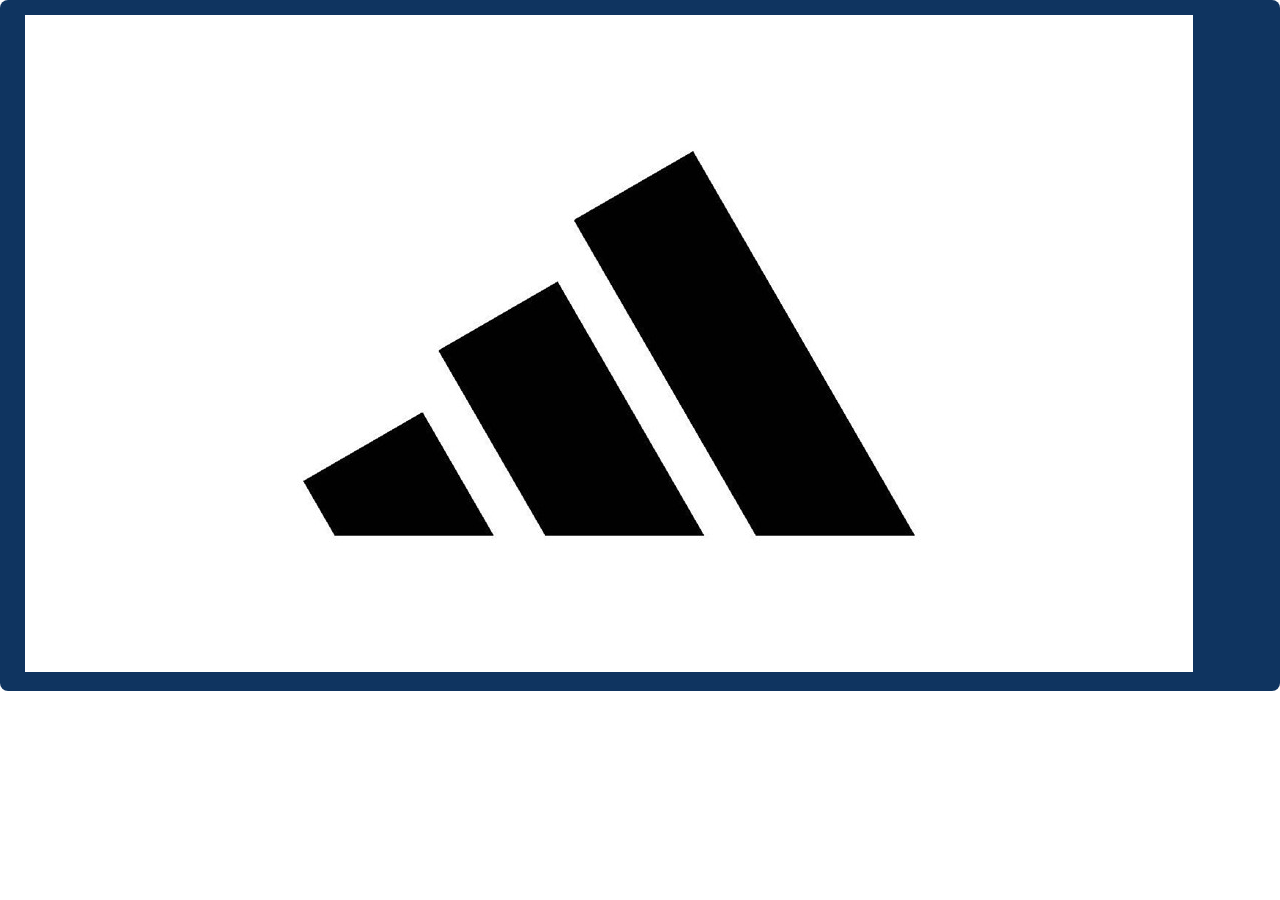
==== index.html @ dacf6706 "Add files via upload" ====
<!DOCTYPE html>
<html lang="en">
<head>
    <meta charset="UTF-8">
    <meta name="viewport" content="width=device-width, initial-scale=1.0">
    <title>Adidas</title>
    <link rel="stylesheet" href="styles.css">
</head>
<body>
<section>
<nav class="navbar">
<div class="logo" > <img src="img/689347.jpg" alt="Adidas" weight="100"></div>

</nav>
</section>




</body>
</html>
---- styles.css ----
*{
margin: 0;                 
padding: 0;            
box-sizing: border-box;
}



.navbar {
    display: flex;               /* Convierte la navbar en contenedor flex */
    justify-content: space-between; /* Logo a la izquierda, links a la derecha,
                                       espacio máximo entre ellos */
    align-items: center;         /* Centra verticalmente logo y links */
    background: #0f3460;         /* Fondo azul oscuro */
    border-radius: 8px;          /* Esquinas redondeadas */
    padding: 15px 25px;          /* 15px arriba/abajo, 25px izquierda/derecha */
    }
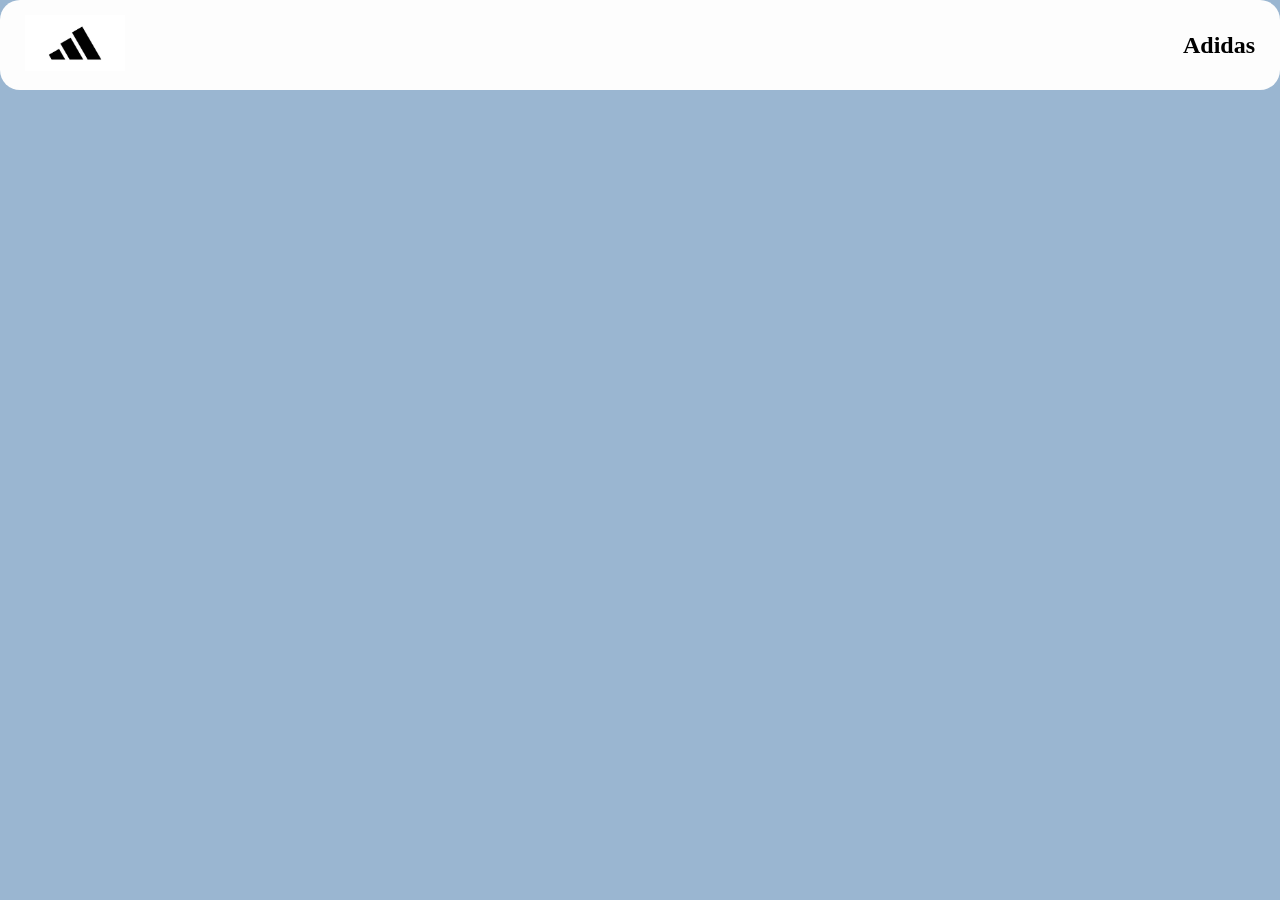
==== commit 6e53f014: "Add files via upload" ====
--- a/index.html
+++ b/index.html
@@ -9,7 +9,9 @@
 <body>
 <section>
 <nav class="navbar">
+
 <div class="logo" > <img src="img/689347.jpg" alt="Adidas" weight="100"></div>
+<h2>Adidas</h2>
 
 </nav>
 </section>
--- a/styles.css
+++ b/styles.css
@@ -4,19 +4,29 @@
 box-sizing: border-box;
 }
 
-
+body{
+background-color: rgb(154, 182, 209);
+}
 
 .navbar {
     display: flex;               /* Convierte la navbar en contenedor flex */
     justify-content: space-between; /* Logo a la izquierda, links a la derecha,
                                        espacio máximo entre ellos */
     align-items: center;         /* Centra verticalmente logo y links */
-    background: #0f3460;         /* Fondo azul oscuro */
-    border-radius: 8px;          /* Esquinas redondeadas */
+    background: #fdfdfd;         /* Fondo azul oscuro */
+    border-radius: 20px;          /* Esquinas redondeadas */
     padding: 15px 25px;          /* 15px arriba/abajo, 25px izquierda/derecha */
     }
 
 
+h2{
+align-items: center;
+text-align: center;
+}
+
+img{
+width: 100px;
+    height: auto;
+}
 
 
-
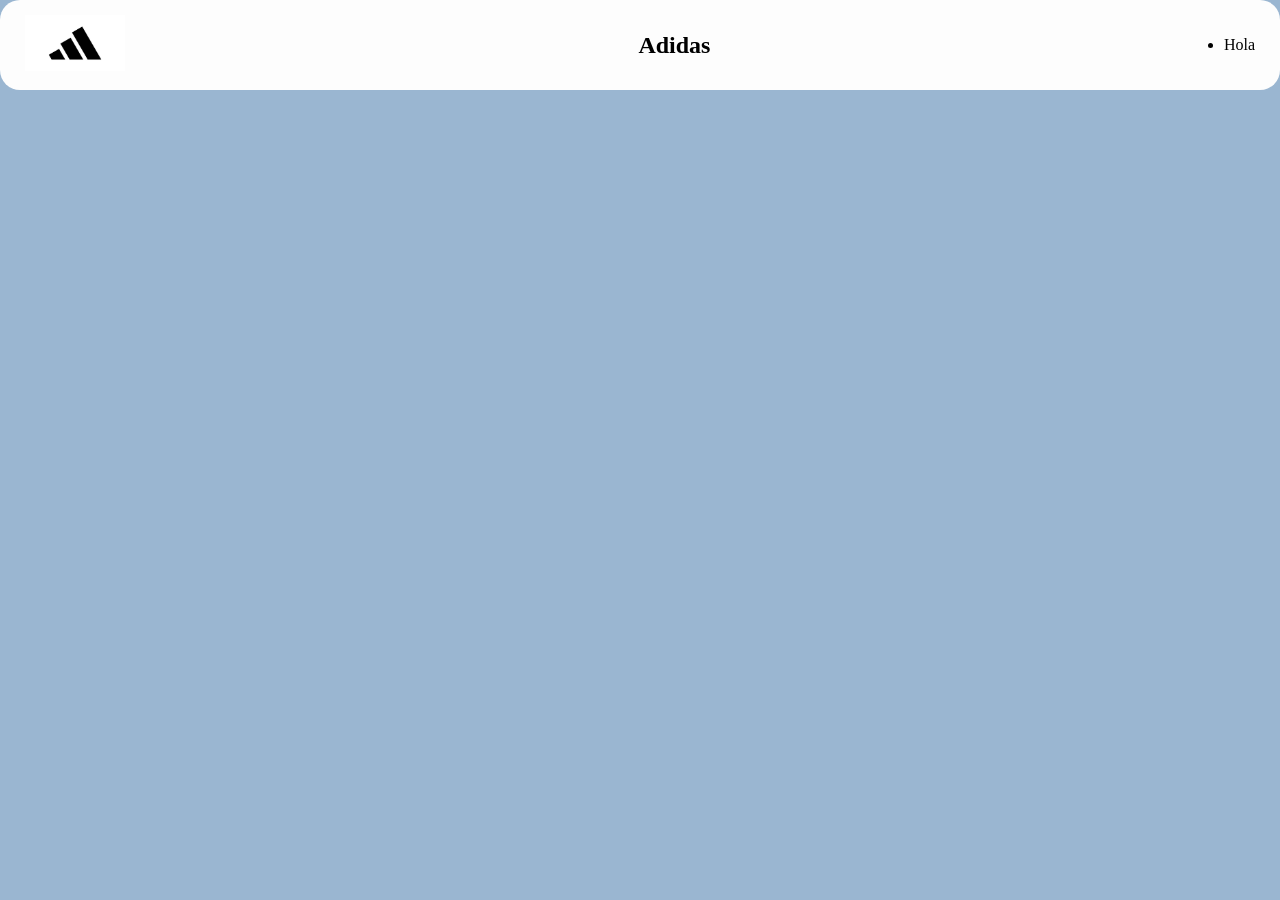
==== commit 4d2eb149: "Add files via upload" ====
--- a/index.html
+++ b/index.html
@@ -12,6 +12,9 @@
 
 <div class="logo" > <img src="img/689347.jpg" alt="Adidas" weight="100"></div>
 <h2>Adidas</h2>
+<ul>
+<li>Hola</li>
+</ul>
 
 </nav>
 </section>
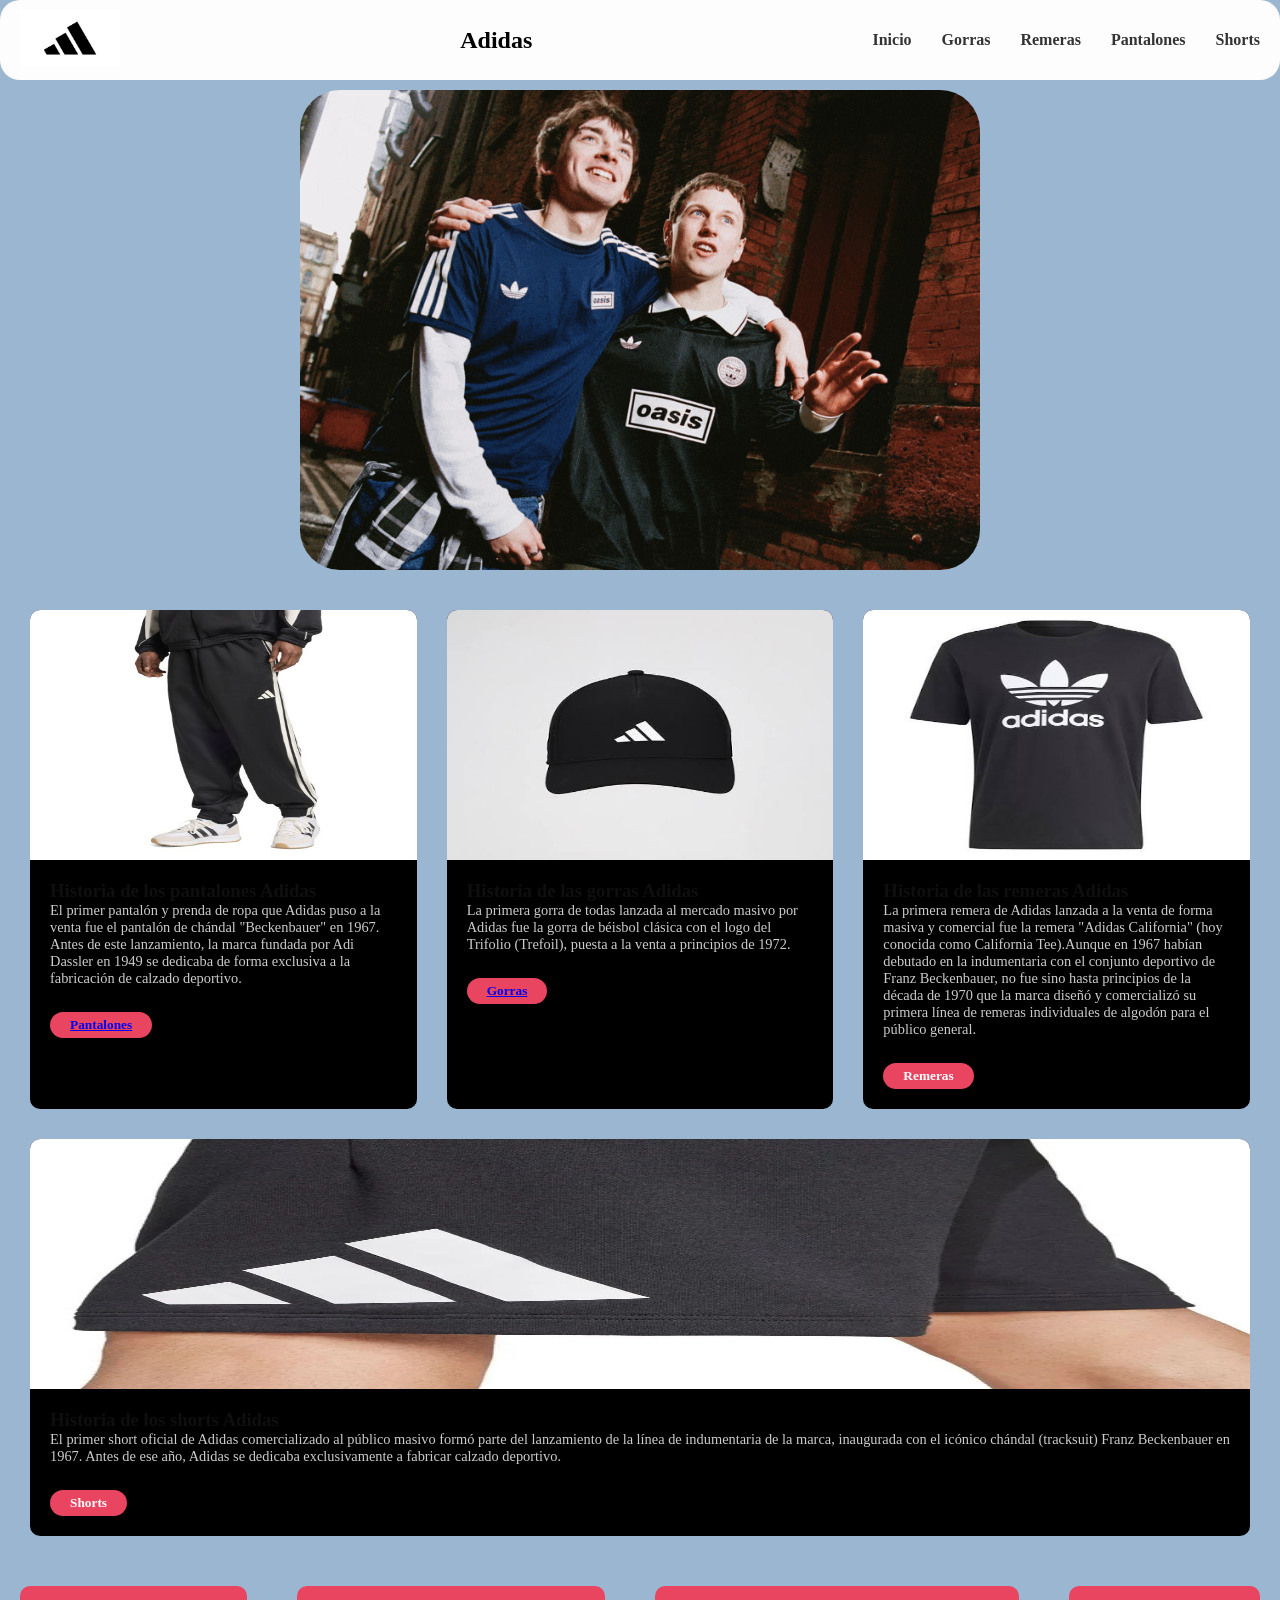
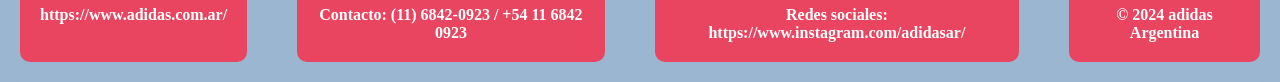
==== commit 48158d7d: "Add files via upload" ====
--- a/index.html
+++ b/index.html
@@ -13,14 +13,83 @@
 <div class="logo" > <img src="img/689347.jpg" alt="Adidas" weight="100"></div>
 <h2>Adidas</h2>
 <ul>
-<li>Hola</li>
+<li><a href="index.html">Inicio</a></li>
+<li><a href="gorras.html">Gorras</a></li>
+<li><a href="remera.html">Remeras</a></li>
+<li><a href="pantalones.html">Pantalones</a></li>
+<li><a href="shorts.html">Shorts</a></li>
 </ul>
+
+
 
 </nav>
 </section>
 
+<div class="container">
+    <img src="img/7321723_CAM_LAM_ONSITE_OASIS_DROP_2_SS_26_DAT_TC_2_X1_D_T_800x600_2_230e983a3e.gif" alt="adidas foto publicitaria" width="10000" height="600">
 
+</div>
 
+<div class="contenedor-cajas">
+        
+            <div class="caja">
+                <div class="img-caja">
+                <img src="img/JN1822_0_10.jpg" alt="Pantalon Adidas">
+                </div>
+                
+                <div class="texto-caja">
+                    
+                    <h3>Historia de los pantalones Adidas</h3>
+                    <p>El primer pantalón y prenda de ropa que Adidas puso a la venta fue el pantalón de chándal "Beckenbauer" en 1967. Antes de este lanzamiento, la marca fundada por Adi Dassler en 1949 se dedicaba de forma exclusiva a la fabricación de calzado deportivo.</p>
+                    <button><a href="index.html">Pantalones</a></button>
+                </div>
+            </div>
+            <div class="caja">
+                <div class="img-caja">
+                    <img src="img/images.jpg" alt="Gorras Adidas">
+                </div>
+                
+                <div class="texto-caja">
+                    <h3>Historia de las gorras Adidas</h3>
+                    <p>La primera gorra de todas lanzada al mercado masivo por Adidas fue la gorra de béisbol clásica con el logo del Trifolio (Trefoil), puesta a la venta a principios de 1972.</p>
+                    <button><a href="index.html">Gorras</a></button>
+                </div>
+            </div>
+            <div class="caja">
+                <div class="img-caja">
+                    <img src="img/images (1).jpg" alt="Remera Adidas">
+                </div>
+                <div class="texto-caja">
+                    <h3>Historia de las remeras Adidas</h3>
+                    <p>La primera remera de Adidas lanzada a la venta de forma masiva y comercial fue la remera "Adidas California" (hoy conocida como California Tee).Aunque en 1967 habían debutado en la indumentaria con el conjunto deportivo de Franz Beckenbauer, no fue sino hasta principios de la década de 1970 que la marca diseñó y comercializó su primera línea de remeras individuales de algodón para el público general.</p>
+                    <button>Remeras</button>
+                </div>
+                 </div>
+
+                 <div class="caja">
+                <div class="img-caja">
+                    <img src="img/1626298-800-auto.webp" alt="Shorts Adidas">
+                </div>
+                <div class="texto-caja">
+                    <h3>Historia de los shorts Adidas</h3>
+                    <p>El primer short oficial de Adidas comercializado al público masivo formó parte del lanzamiento de la línea de indumentaria de la marca, inaugurada con el icónico chándal (tracksuit) Franz Beckenbauer en 1967. Antes de ese año, Adidas se dedicaba exclusivamente a fabricar calzado deportivo.</p>
+                    <button>Shorts</button>
+                </div>
+                
+            </div>
+        
+    
+
+</div>
+
+ <div class="Contenedor2" 
+  class="cajas-contenedor2">
+            <div class="item-caja">https://www.adidas.com.ar/</div>
+            <div class="item-caja">Contacto: (11) 6842-0923 / +54 11 6842 0923</div>
+            <div class="item-caja">Redes sociales: https://www.instagram.com/adidasar/</div>
+            <div class="item-caja">© 2024 adidas Argentina</div>
+            </div>
+        </div>
 
 </body>
 </html>
--- a/styles.css
+++ b/styles.css
@@ -9,19 +9,22 @@
 }
 
 .navbar {
-    display: flex;               /* Convierte la navbar en contenedor flex */
-    justify-content: space-between; /* Logo a la izquierda, links a la derecha,
-                                       espacio máximo entre ellos */
-    align-items: center;         /* Centra verticalmente logo y links */
-    background: #fdfdfd;         /* Fondo azul oscuro */
-    border-radius: 20px;          /* Esquinas redondeadas */
-    padding: 15px 25px;          /* 15px arriba/abajo, 25px izquierda/derecha */
+    display: flex;               
+    justify-content: space-between; 
+    
+    align-items: center;         
+    background: #fdfdfd;         
+    border-radius: 20px;          
+    padding: 10px 20px;          
     }
 
 
 h2{
+    display: flex;
 align-items: center;
 text-align: center;
+font-family: Georgia, 'Times New Roman', Times, serif;  
+
 }
 
 img{
@@ -29,4 +32,131 @@
     height: auto;
 }
 
+ul {
+    
+    list-style: none;            
+    display: flex;               
+    gap: 30px;        
+    color: #333;     
+    font-family: Georgia, 'Times New Roman', Times, serif;      
+}
 
+ul li a {
+    display: flex;
+    text-decoration: none;       
+    color: #333;                 
+    font-weight: bold;           
+          
+}
+
+.container {
+    display: flex;               
+    justify-content: center;     
+    align-items: center;         
+    
+    
+    
+}
+
+.container img {
+    padding: 10px;
+    width: 700px;             
+    height: 500px;                
+    border-radius: 50px;         
+}
+
+.contenedor-cajas {
+    display: flex;
+    justify-content: center;
+    gap: 30px;
+    padding: 30px;
+    flex-wrap: wrap;
+
+    
+}
+
+
+.caja {
+     flex: 300px;
+    background: #000000;
+    border-radius: 10px;
+    overflow: hidden;       
+    }
+
+
+
+.img-caja {
+     display: flex;      
+    justify-content: center;     
+    align-items: center;       
+ 
+    
+}
+
+.img-caja img{    
+    width: 100%;
+    height: 250px;         
+     
+}
+
+
+.texto-caja {
+    padding: 20px;               
+}
+
+.texto-caja h3 {        
+    color: #0f0f0f;  
+    font-family: Georgia, 'Times New Roman', Times, serif;  ;          
+}
+
+.texto-caja p {
+    font-size: 0.9rem;           
+    color: #ccc;                 
+    font-family: Georgia, 'Times New Roman', Times, serif;        
+    
+}
+
+.texto-caja button {
+    font-family: Georgia, 'Times New Roman', Times, serif;  
+    margin-top: 25px;            
+    background: #e94560;         
+    color: #fff;                 
+    border: none;                
+    padding: 5px 20px;          
+    border-radius: 20px;          
+    cursor: pointer;             
+    font-weight: bold;           
+    text-decoration: none;  
+}
+
+
+
+
+
+.Contenedor2 {
+    display: flex;              
+    gap: 50px;                   
+    background: rgb(154, 182, 209);         
+    border-radius: 20px;          
+    padding: 20px;              
+    min-height: auto;          
+}
+
+
+.item-caja {
+    background: #e94560;         
+    color: #fff;                 
+    border-radius: 10px;          
+    padding: 20px;               
+    text-align: center;          
+    font-weight: bold;     
+    font-family: Georgia, 'Times New Roman', Times, serif;       
+    
+    
+}
+
+
+
+
+.cajas-contenedor2 {
+    justify-content: center;     }
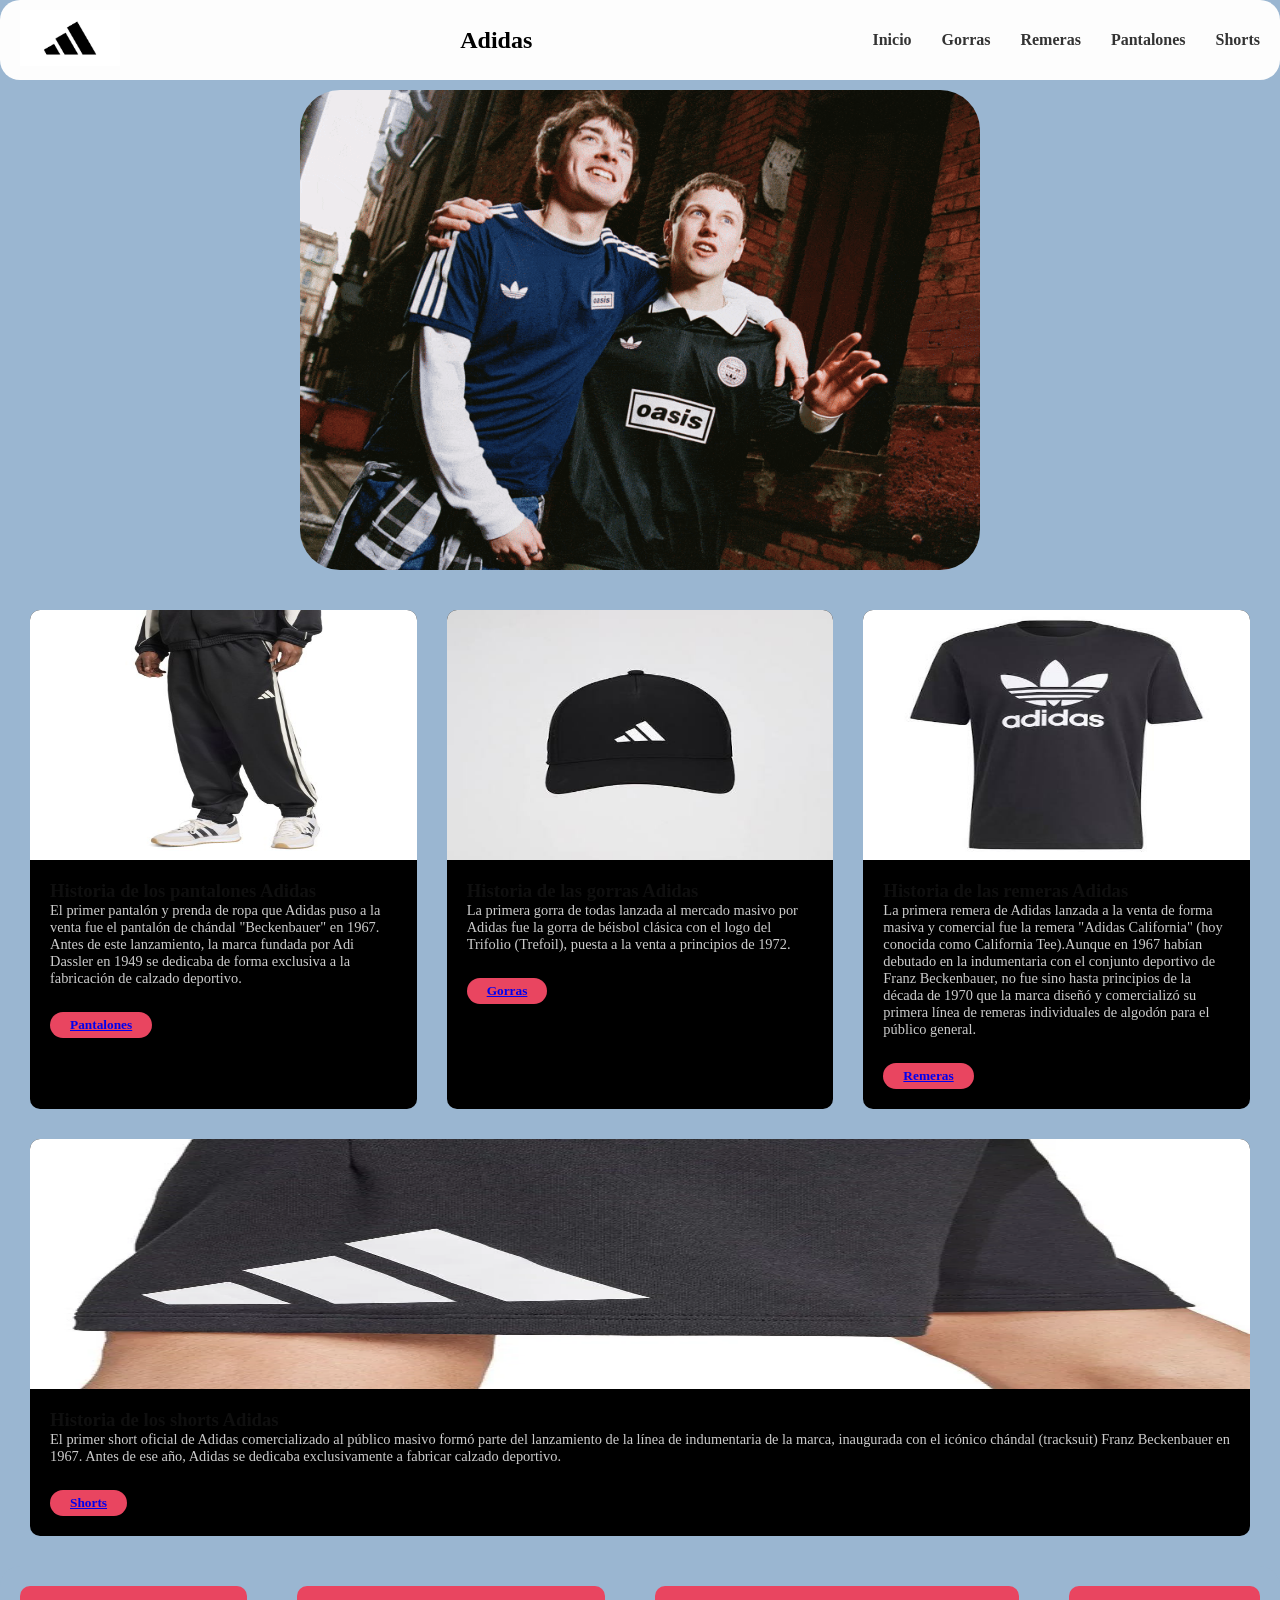
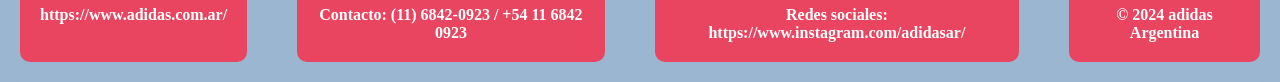
==== commit 34b36441: "INDEX ARREGLADO" ====
--- a/index.html
+++ b/index.html
@@ -41,7 +41,7 @@
                     
                     <h3>Historia de los pantalones Adidas</h3>
                     <p>El primer pantalón y prenda de ropa que Adidas puso a la venta fue el pantalón de chándal "Beckenbauer" en 1967. Antes de este lanzamiento, la marca fundada por Adi Dassler en 1949 se dedicaba de forma exclusiva a la fabricación de calzado deportivo.</p>
-                    <button><a href="index.html">Pantalones</a></button>
+                    <button><a href="pantalones.html">Pantalones</a></button>
                 </div>
             </div>
             <div class="caja">
@@ -52,7 +52,7 @@
                 <div class="texto-caja">
                     <h3>Historia de las gorras Adidas</h3>
                     <p>La primera gorra de todas lanzada al mercado masivo por Adidas fue la gorra de béisbol clásica con el logo del Trifolio (Trefoil), puesta a la venta a principios de 1972.</p>
-                    <button><a href="index.html">Gorras</a></button>
+                    <button><a href="gorras.html">Gorras</a></button>
                 </div>
             </div>
             <div class="caja">
@@ -62,7 +62,7 @@
                 <div class="texto-caja">
                     <h3>Historia de las remeras Adidas</h3>
                     <p>La primera remera de Adidas lanzada a la venta de forma masiva y comercial fue la remera "Adidas California" (hoy conocida como California Tee).Aunque en 1967 habían debutado en la indumentaria con el conjunto deportivo de Franz Beckenbauer, no fue sino hasta principios de la década de 1970 que la marca diseñó y comercializó su primera línea de remeras individuales de algodón para el público general.</p>
-                    <button>Remeras</button>
+                    <button><a href="remera.html">Remeras</a></button>
                 </div>
                  </div>
 
@@ -73,7 +73,7 @@
                 <div class="texto-caja">
                     <h3>Historia de los shorts Adidas</h3>
                     <p>El primer short oficial de Adidas comercializado al público masivo formó parte del lanzamiento de la línea de indumentaria de la marca, inaugurada con el icónico chándal (tracksuit) Franz Beckenbauer en 1967. Antes de ese año, Adidas se dedicaba exclusivamente a fabricar calzado deportivo.</p>
-                    <button>Shorts</button>
+                    <button><a href="shorts.html">Shorts</a></button>
                 </div>
                 
             </div>
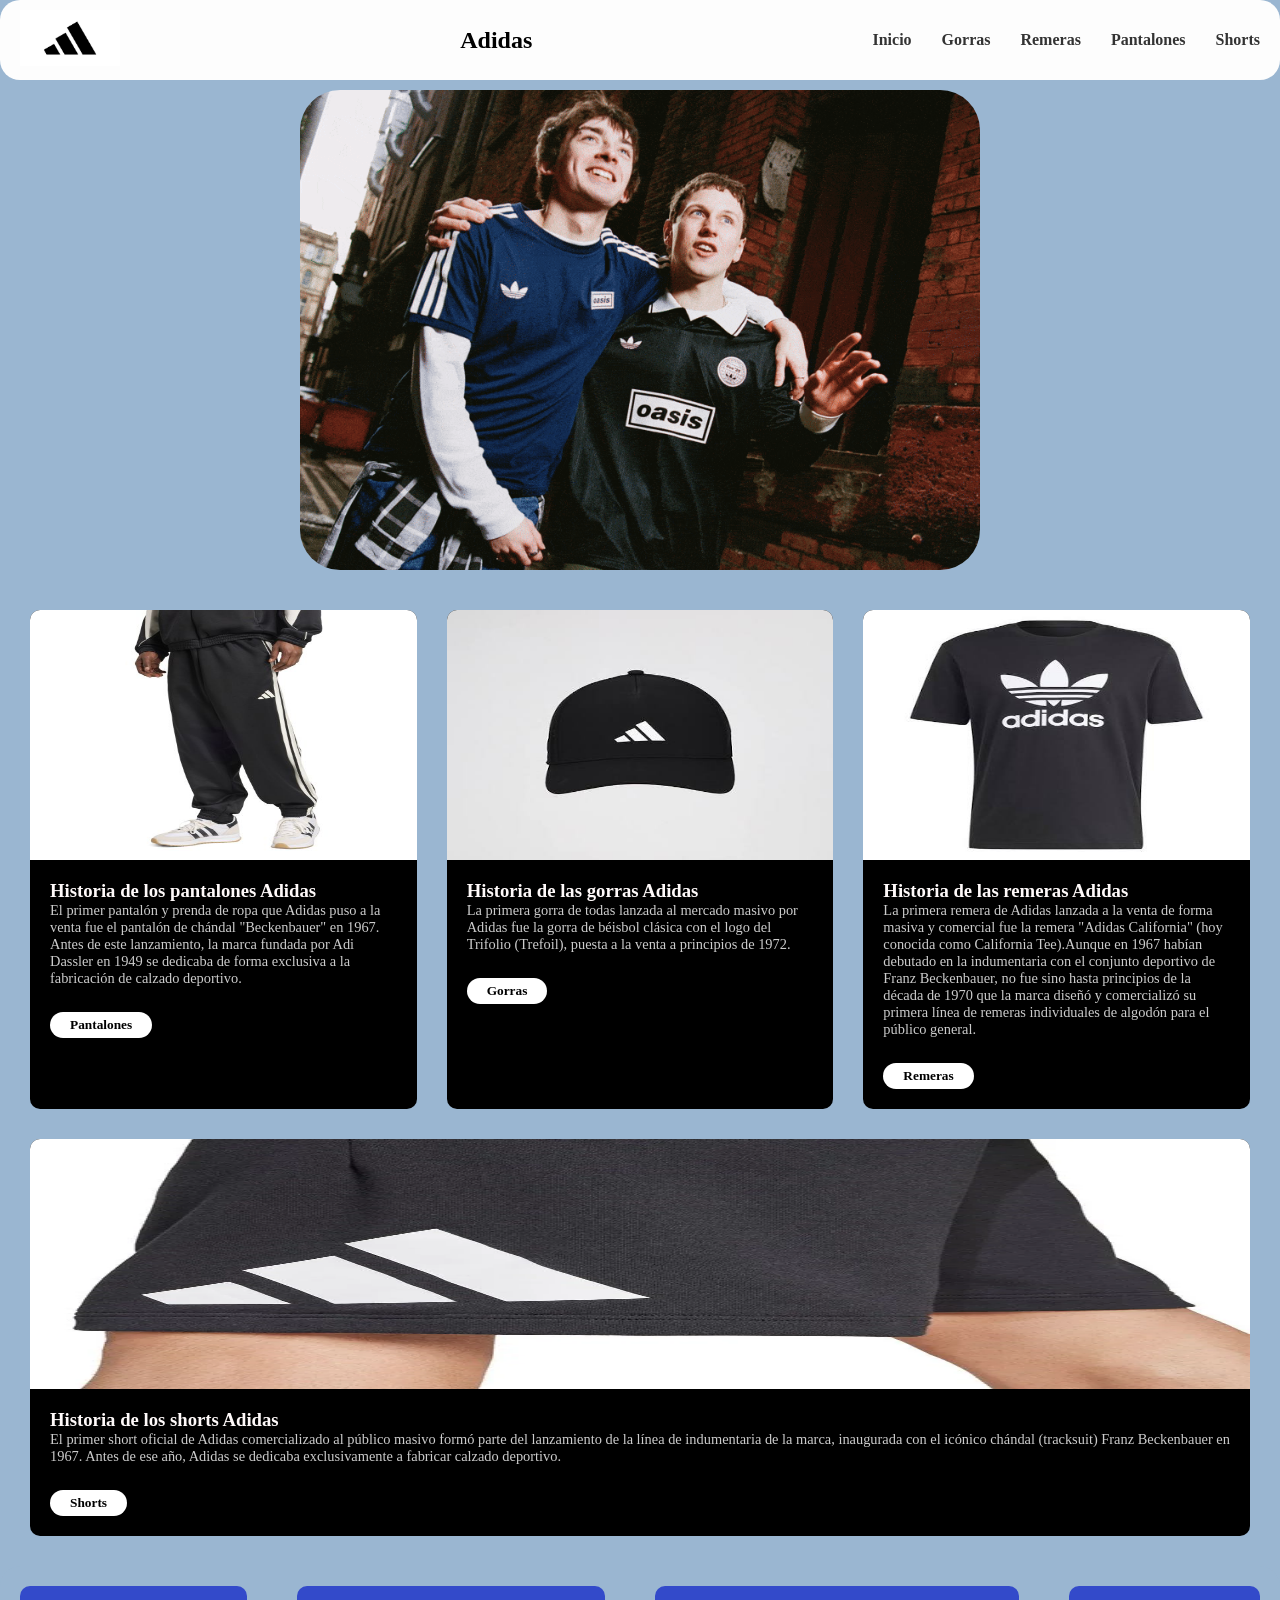
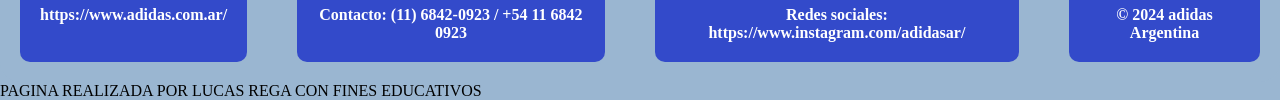
==== commit f96c3f8a: "ULTIMO COMMIT" ====
--- a/index.html
+++ b/index.html
@@ -91,5 +91,7 @@
             </div>
         </div>
 
+
+        <footer>PAGINA REALIZADA POR LUCAS REGA CON FINES EDUCATIVOS</footer>
 </body>
 </html>
--- a/styles.css
+++ b/styles.css
@@ -105,7 +105,7 @@
 }
 
 .texto-caja h3 {        
-    color: #0f0f0f;  
+    color: #fffafa;  
     font-family: Georgia, 'Times New Roman', Times, serif;  ;          
 }
 
@@ -119,17 +119,21 @@
 .texto-caja button {
     font-family: Georgia, 'Times New Roman', Times, serif;  
     margin-top: 25px;            
-    background: #e94560;         
+    background: #ffffff;         
     color: #fff;                 
     border: none;                
     padding: 5px 20px;          
     border-radius: 20px;          
     cursor: pointer;             
     font-weight: bold;           
-    text-decoration: none;  
+    
+    
 }
 
-
+.texto-caja button a{
+    text-decoration: none;  
+    color: black;
+}
 
 
 
@@ -144,7 +148,7 @@
 
 
 .item-caja {
-    background: #e94560;         
+    background: #334aca;         
     color: #fff;                 
     border-radius: 10px;          
     padding: 20px;               
@@ -159,4 +163,10 @@
 
 
 .cajas-contenedor2 {
-    justify-content: center;     }+    justify-content: center;     }
+
+
+footer{
+    color: #000000;
+    font-family: Georgia, 'Times New Roman', Times, serif;  
+}
